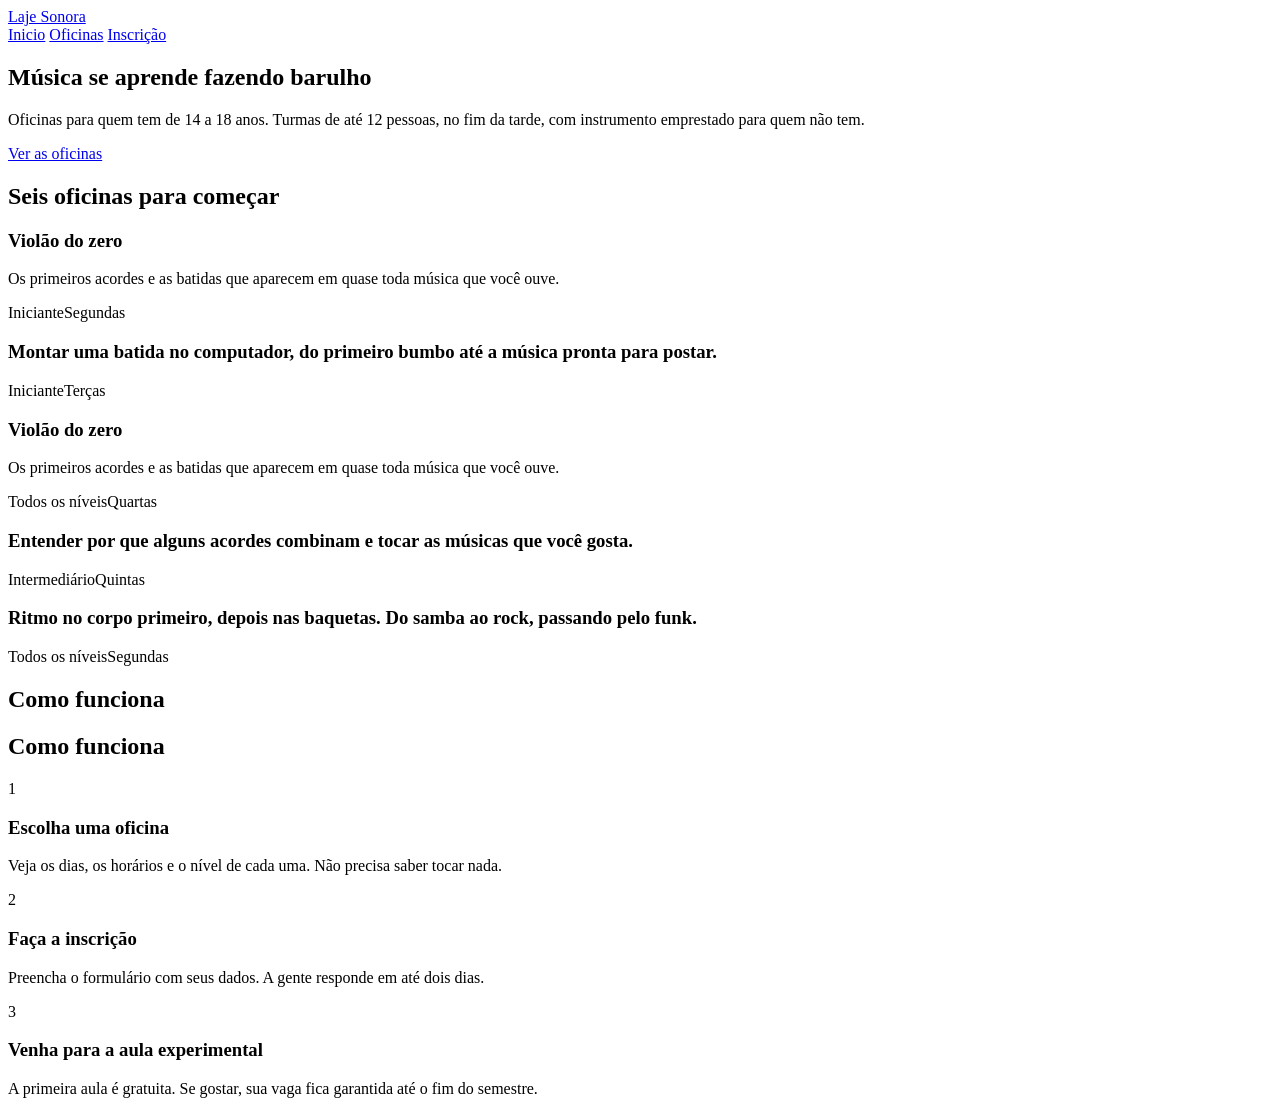
==== index.html @ e01ad25e "Initial commit" ====
<!DOCTYPE html>
<html lang="pt-BR">
<head>
    <meta charset="UTF-8">
    <meta name="viewport" content="width=device-width, initial-scale=1.0">
    <link rel="preconnect" href="https://fonts.googleapis.com">
<link rel="preconnect" href="https://fonts.gstatic.com" crossorigin>
<link href="https://fonts.googleapis.com/css2?family=Archivo:ital,wght@0,100..900;1,100..900&family=Big+Shoulders:opsz,wght@10..72,100..900&display=swap" rel="stylesheet">
<link rel="stylesheet" href="style.css">
    <title>Laje | Sonora</title>
</head>
<body>
   <header class="conteudo topo">
    <a href="index.html" class="logo">Laje Sonora</a>
    <nav class="menu">
    <a href="index.html" class="atual">Inicio</a>
    <a href="oficinas.html">Oficinas</a>
    <a href="inscricao.html">Inscrição</a>
    </nav>
   </header> 
   <main>
    <section class="cartazes" class="conteudo">
        <div class="cartaz-principal" class="cartaz">
            <h1>Música se aprende fazendo barulho</h1>
        </div>
        <div class="cartaz" class="cartaz-lateral">
            <p>Oficinas para quem tem de 14 a 18 anos. Turmas de até 12 pessoas, no fim da tarde, com instrumento emprestado para quem não tem.</p>
            <a class="botao" href="oficinas.html">Ver as oficinas</a>
        </div>
    </section>
    <section class="conteudo" class="secao">
        <h2 class="titulo-secao">Seis oficinas para começar</h2>
        <div class="cards">
            <article class="card">
                <div class="foto" class="foto-azul"></div>
                <div class="card-texto"><h3>Violão do zero</h3><p>Os primeiros acordes e as batidas que aparecem em quase toda música que você ouve.</p></div>
                <div class="card-info"><span>Iniciante</span><span>Segundas</span></div>
            </article>
            <article class="card">
                <div class="foto" class="foto-amarela"></div>
                <div class="card-texto"><h3>Montar uma batida no computador, do primeiro bumbo até a música pronta para postar.</p></div>
                <div class="card-info"><span>Iniciante</span><span>Terças</span></div>
            </article>
            <article class="card">
                <div class="foto" class="foto-tinta"></div>
                <div class="card-texto"><h3>Violão do zero</h3><p>Os primeiros acordes e as batidas que aparecem em quase toda música que você ouve.</p></div>
                <div class="card-info"><span>Todos os níveis</span><span>Quartas</span></div>
            </article>
            <article class="card">
                <div class="foto" class="foto-azul"></div>
                <div class="card-texto"><h3>Entender por que alguns acordes combinam e tocar as músicas que você gosta.</p></div>
                <div class="card-info"><span>Intermediário</span><span>Quintas</span></div>
            </article>
            <article class="card">
                <div class="foto" class="foto-azul"></div>
                <div class="card-texto"><h3>Ritmo no corpo primeiro, depois nas baquetas. Do samba ao rock, passando pelo funk.</p></div>
                <div class="card-info"><span>Todos os níveis</span><span>Segundas</span></div>
            </article>
            <section class="conteudo" class="secao"><h2>Como funciona</h2></section>
            <section class="conteudo" class="secao">
                <h2 class="titulo-secao">Como funciona</h2>
                <div class="passos">
                    <p class="passo-numero">1</p>
                    <h3>Escolha uma oficina</h3>
                    <p>Veja os dias, os horários e o nível de cada uma. Não precisa saber tocar nada.</p>
                    <p class="passo-numero">2</p>
                    <h3>Faça a inscrição</h3>
                    <p>Preencha o formulário com seus dados. A gente responde em até dois dias.</p>
                    <p class="passo-numero">3</p>
                    <h3>Venha para a aula experimental</h3>
                    <p>A primeira aula é gratuita. Se gostar, sua vaga fica garantida até o fim do semestre.</p>
                </div>
            </section>
        </div>
    </section>
   </main>
</body>
</html>
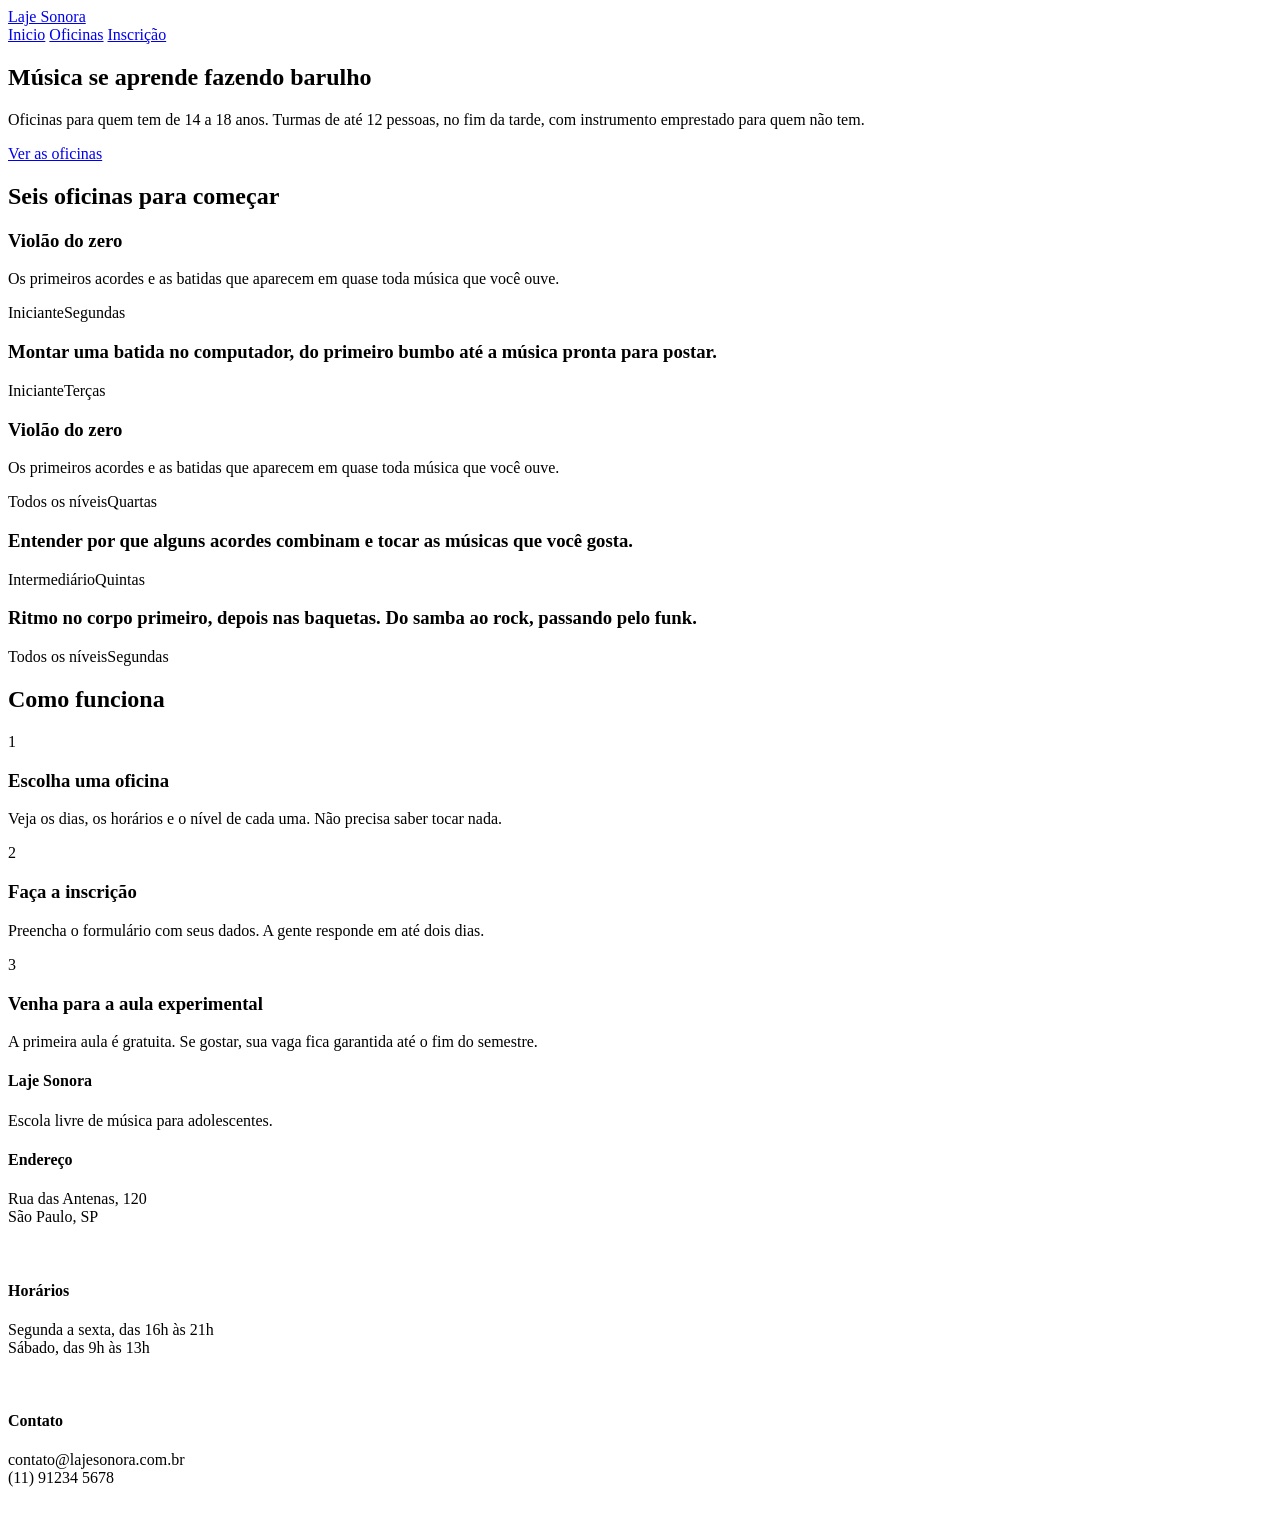
==== commit 9894c237: "Update index.html" ====
--- a/index.html
+++ b/index.html
@@ -56,9 +56,8 @@
                 <div class="card-texto"><h3>Ritmo no corpo primeiro, depois nas baquetas. Do samba ao rock, passando pelo funk.</p></div>
                 <div class="card-info"><span>Todos os níveis</span><span>Segundas</span></div>
             </article>
-            <section class="conteudo" class="secao"><h2>Como funciona</h2></section>
+            <section class="conteudo" class="secao"><h2 class="titulo-secao">Como funciona</h2></section>
             <section class="conteudo" class="secao">
-                <h2 class="titulo-secao">Como funciona</h2>
                 <div class="passos">
                     <p class="passo-numero">1</p>
                     <h3>Escolha uma oficina</h3>
@@ -74,5 +73,36 @@
         </div>
     </section>
    </main>
+   <footer class="rodape">
+    <div class="conteudo" class="rodape-coluna"><h4>Laje Sonora
+
+    </h4>
+    <p>Escola livre de música para adolescentes.</p>
+    </div>
+   </footer>
+   <footer class="rodape">
+    <div class="conteudo" class="rodape-coluna"><h4>Endereço
+
+    </h4>
+    <p>Rua das Antenas, 120 <br>São Paulo, SP</p>
+    <br>
+    </div>
+   </footer>
+   <footer class="rodape">
+    <div class="conteudo" class="rodape-coluna"><h4>Horários
+
+    </h4>
+    <p>Segunda a sexta, das 16h às 21h <br>Sábado, das 9h às 13h</p>
+    <br>
+    </div>
+   </footer>
+   <footer class="rodape">
+    <div class="conteudo" class="rodape-coluna"><h4>Contato
+
+    </h4>
+    <p>contato@lajesonora.com.br<br>(11) 91234 5678</p>
+    <br>
+    </div>
+   </footer>
 </body>
 </html>
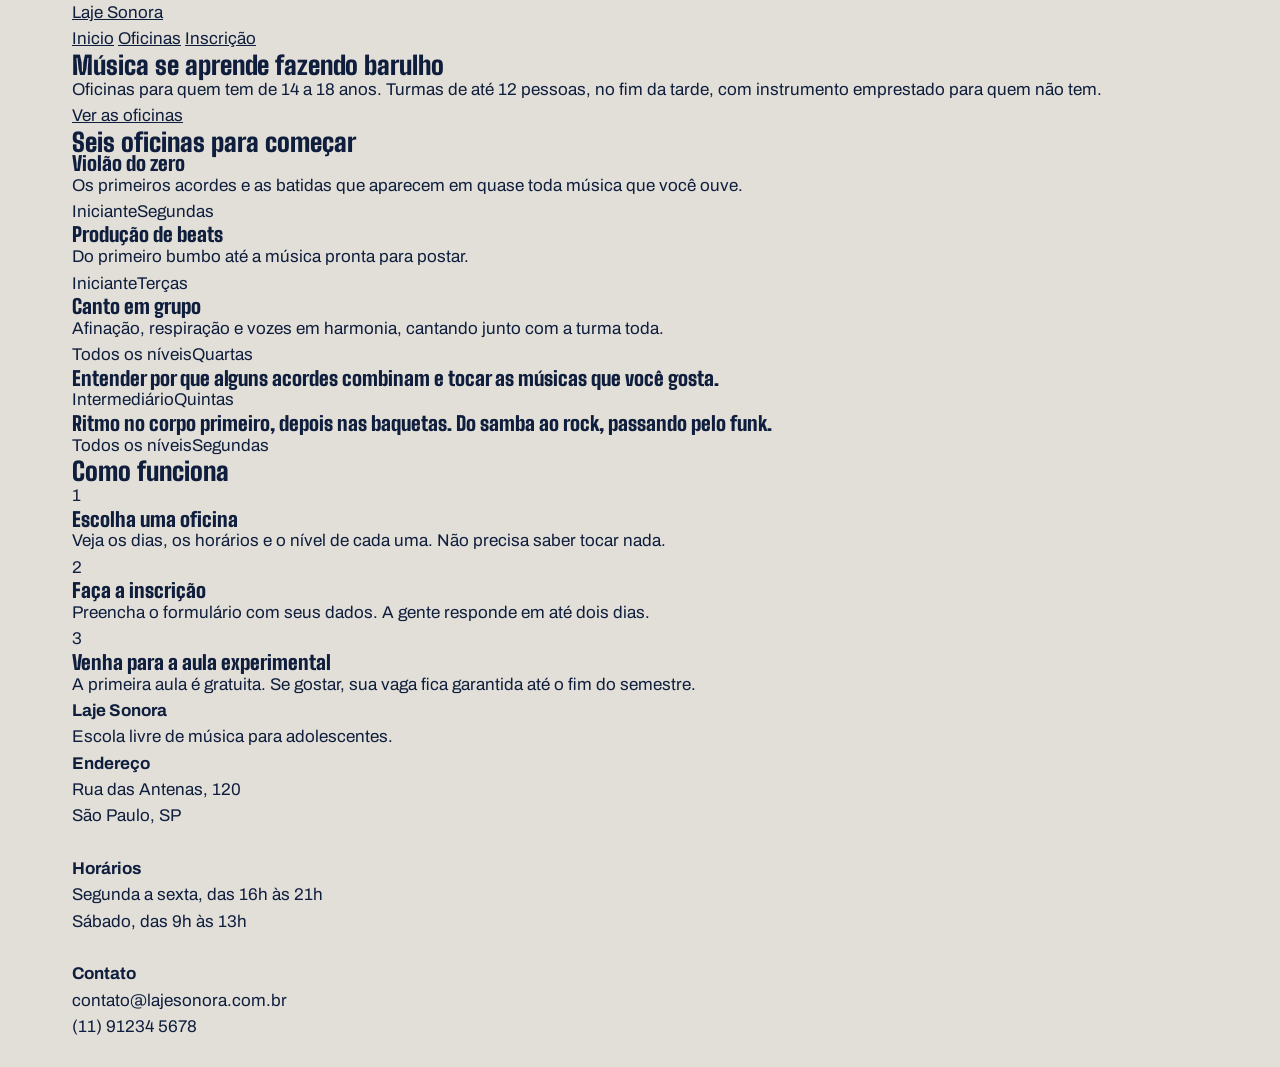
==== commit 3ee36db7: "CSS geral: reset, variáveis e fontes" ====
--- a/index.html
+++ b/index.html
@@ -19,7 +19,7 @@
     </nav>
    </header> 
    <main>
-    <section class="cartazes" class="conteudo">
+    <section class="cartazes conteudo">
         <div class="cartaz-principal" class="cartaz">
             <h1>Música se aprende fazendo barulho</h1>
         </div>
@@ -38,12 +38,13 @@
             </article>
             <article class="card">
                 <div class="foto" class="foto-amarela"></div>
-                <div class="card-texto"><h3>Montar uma batida no computador, do primeiro bumbo até a música pronta para postar.</p></div>
+                <div class="card-texto"><h3>Produção de beats</h3>
+                    <p>Do primeiro bumbo até a música pronta para postar.</p></div>
                 <div class="card-info"><span>Iniciante</span><span>Terças</span></div>
             </article>
             <article class="card">
                 <div class="foto" class="foto-tinta"></div>
-                <div class="card-texto"><h3>Violão do zero</h3><p>Os primeiros acordes e as batidas que aparecem em quase toda música que você ouve.</p></div>
+                <div class="card-texto"><h3>Canto em grupo</h3><p>Afinação, respiração e vozes em harmonia, cantando junto com a turma toda.</p></div>
                 <div class="card-info"><span>Todos os níveis</span><span>Quartas</span></div>
             </article>
             <article class="card">
@@ -56,8 +57,7 @@
                 <div class="card-texto"><h3>Ritmo no corpo primeiro, depois nas baquetas. Do samba ao rock, passando pelo funk.</p></div>
                 <div class="card-info"><span>Todos os níveis</span><span>Segundas</span></div>
             </article>
-            <section class="conteudo" class="secao"><h2 class="titulo-secao">Como funciona</h2></section>
-            <section class="conteudo" class="secao">
+            <section class="conteudo-secao" class="secao"><h2 class="titulo-secao">Como funciona</h2></section>
                 <div class="passos">
                     <p class="passo-numero">1</p>
                     <h3>Escolha uma oficina</h3>
--- a/style.css
+++ b/style.css
@@ -0,0 +1,35 @@
+* {
+    margin: 0;
+    padding: 0;
+    box-sizing: border-box;
+}
+:root {
+    --concreto: #E2DFD8;
+    --concreto-escuro: #CBC7BE;
+    --tinta: #0F1E3D;
+    --caixa-dagua: #1F5FBF;
+    --fita: #F3C623;
+    --branco: #FFFFFF;
+    --fonte-cartaz: "Big Shoulders", "Arial Narrow", sans-serif;
+    --fonte-texto:  "Archivo", Arial, sans-serif;
+}
+body {
+    background-color: var(--concreto);
+    color: var(--tinta);
+    font-family: var(--fonte-texto);
+    font-size: 17px;
+    line-height: 1.55;
+}
+.conteudo {
+    max-width: 1200px;
+    padding-inline: 32px;
+    margin-inline: auto;
+}
+a {
+    color: inherit
+}
+h1,h2,h3 {
+    font-family: var(--fonte-cartaz);
+    font-weight: 900;
+    line-height: 0.95;
+}
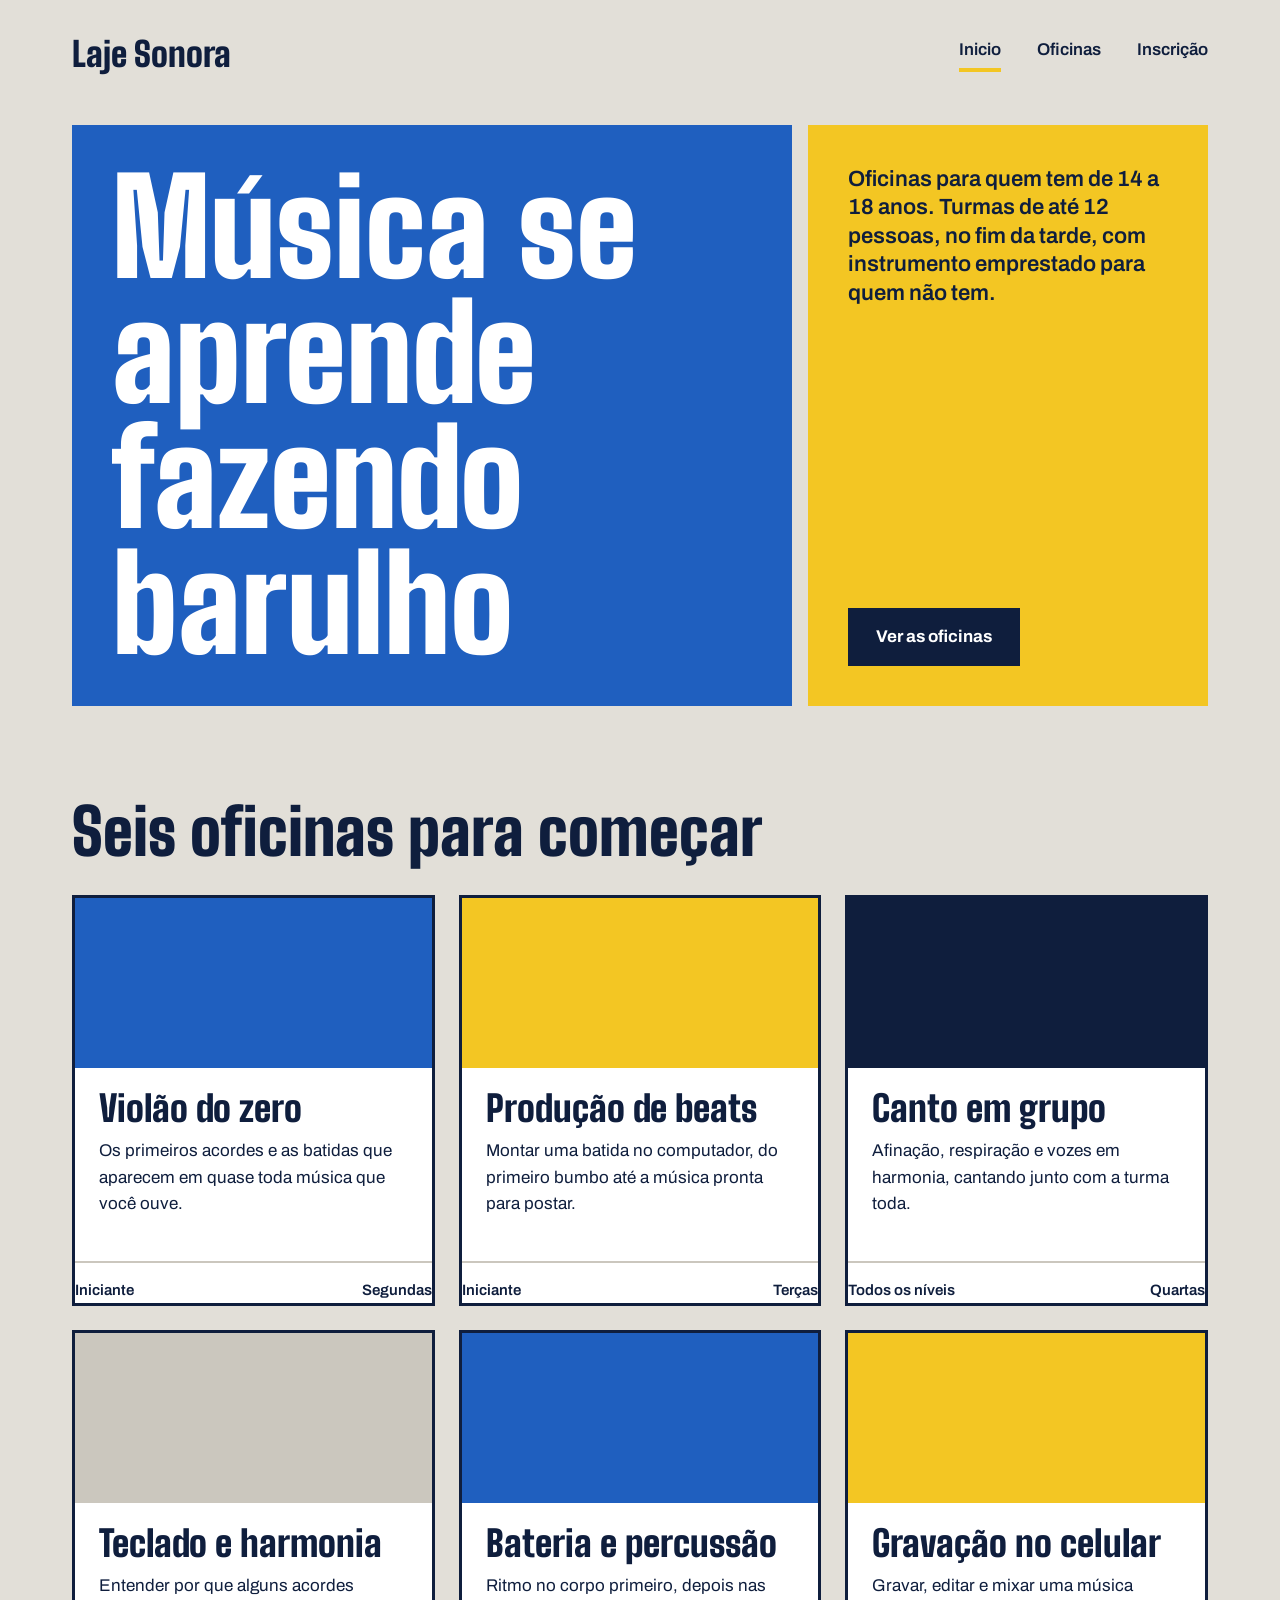
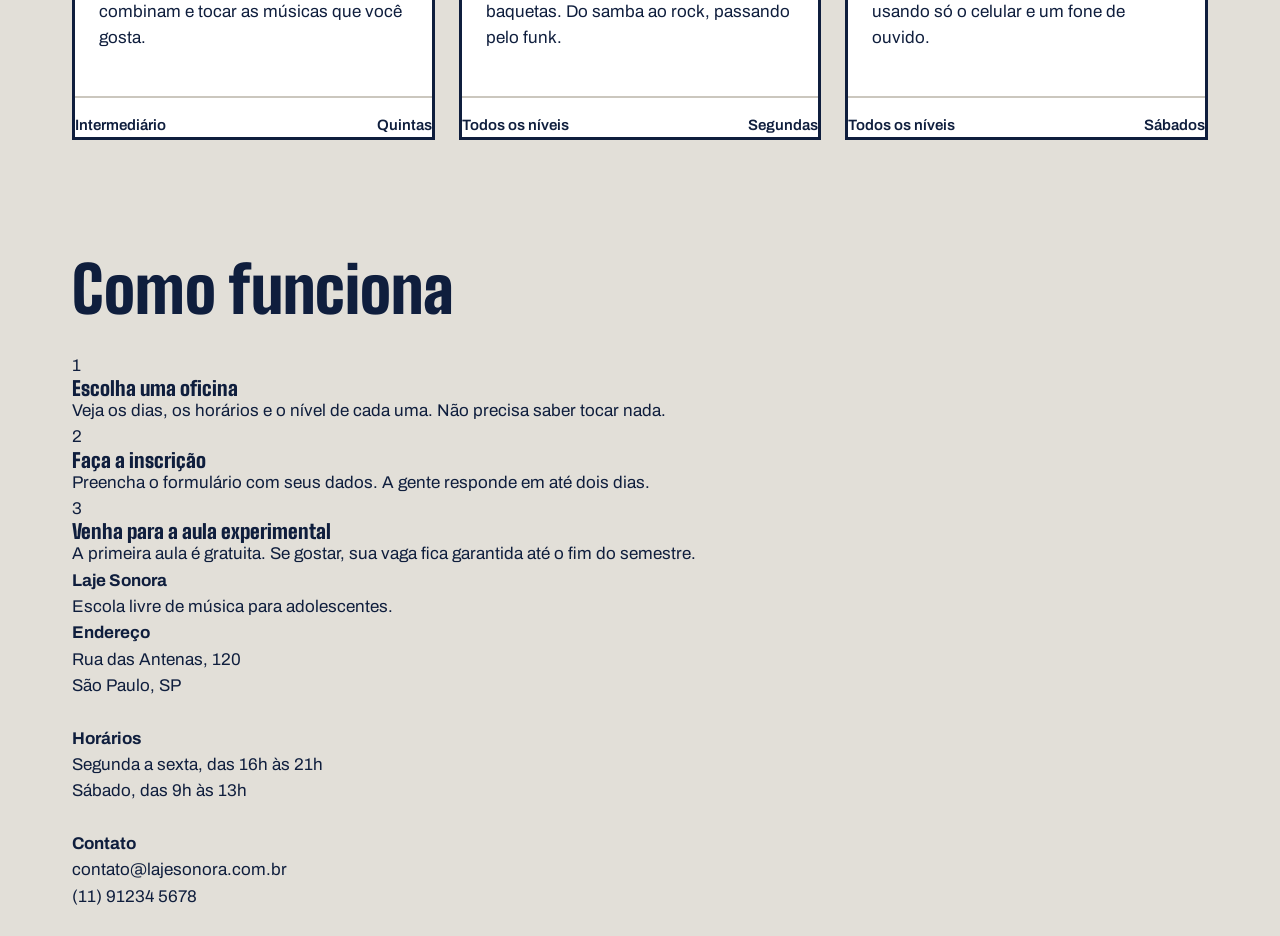
==== commit 7c7fc866: "Cards das oficinas" ====
--- a/index.html
+++ b/index.html
@@ -20,44 +20,49 @@
    </header> 
    <main>
     <section class="cartazes conteudo">
-        <div class="cartaz-principal" class="cartaz">
+        <div class="cartaz-principal cartaz">
             <h1>Música se aprende fazendo barulho</h1>
         </div>
-        <div class="cartaz" class="cartaz-lateral">
+        <div class="cartaz cartaz-lateral">
             <p>Oficinas para quem tem de 14 a 18 anos. Turmas de até 12 pessoas, no fim da tarde, com instrumento emprestado para quem não tem.</p>
             <a class="botao" href="oficinas.html">Ver as oficinas</a>
         </div>
     </section>
-    <section class="conteudo" class="secao">
+    <section class="conteudo secao">
         <h2 class="titulo-secao">Seis oficinas para começar</h2>
         <div class="cards">
             <article class="card">
-                <div class="foto" class="foto-azul"></div>
+                <div class="foto foto-azul"></div>
                 <div class="card-texto"><h3>Violão do zero</h3><p>Os primeiros acordes e as batidas que aparecem em quase toda música que você ouve.</p></div>
                 <div class="card-info"><span>Iniciante</span><span>Segundas</span></div>
             </article>
             <article class="card">
-                <div class="foto" class="foto-amarela"></div>
-                <div class="card-texto"><h3>Produção de beats</h3>
-                    <p>Do primeiro bumbo até a música pronta para postar.</p></div>
+                <div class="foto foto-amarela"></div>
+                <div class="card-texto"><h3>Produção de beats</h3><p>Montar uma batida no computador, do primeiro bumbo até a música pronta para postar.</p></div>
                 <div class="card-info"><span>Iniciante</span><span>Terças</span></div>
             </article>
             <article class="card">
-                <div class="foto" class="foto-tinta"></div>
+                <div class="foto foto-tinta"></div>
                 <div class="card-texto"><h3>Canto em grupo</h3><p>Afinação, respiração e vozes em harmonia, cantando junto com a turma toda.</p></div>
                 <div class="card-info"><span>Todos os níveis</span><span>Quartas</span></div>
             </article>
             <article class="card">
                 <div class="foto" class="foto-azul"></div>
-                <div class="card-texto"><h3>Entender por que alguns acordes combinam e tocar as músicas que você gosta.</p></div>
+                <div class="card-texto"><h3>Teclado e harmonia</h3><p>Entender por que alguns acordes combinam e tocar as músicas que você gosta.</p></div>
                 <div class="card-info"><span>Intermediário</span><span>Quintas</span></div>
             </article>
             <article class="card">
-                <div class="foto" class="foto-azul"></div>
-                <div class="card-texto"><h3>Ritmo no corpo primeiro, depois nas baquetas. Do samba ao rock, passando pelo funk.</p></div>
+                <div class="foto foto-azul"></div>
+                <div class="card-texto"><h3>Bateria e percussão</h3>Ritmo no corpo primeiro, depois nas baquetas. Do samba ao rock, passando pelo funk.</p></div>
                 <div class="card-info"><span>Todos os níveis</span><span>Segundas</span></div>
             </article>
-            <section class="conteudo-secao" class="secao"><h2 class="titulo-secao">Como funciona</h2></section>
+            <article class="card">
+                <div class="foto foto-amarela"></div>
+                <div class="card-texto"><h3>Gravação no celular</h3><p>Gravar, editar e mixar uma música usando só o celular e um fone de ouvido.</p></div>
+                <div class="card-info"><span>Todos os níveis</span><span>Sábados</span></div>
+            </article>
+            <section class="conteudo-secao secao">
+                <h2 class="titulo-secao">Como funciona</h2>
                 <div class="passos">
                     <p class="passo-numero">1</p>
                     <h3>Escolha uma oficina</h3>
@@ -74,14 +79,14 @@
     </section>
    </main>
    <footer class="rodape">
-    <div class="conteudo" class="rodape-coluna"><h4>Laje Sonora
+    <div class="conteudo rodape-coluna"><h4>Laje Sonora
 
     </h4>
     <p>Escola livre de música para adolescentes.</p>
     </div>
    </footer>
    <footer class="rodape">
-    <div class="conteudo" class="rodape-coluna"><h4>Endereço
+    <div class="conteudo rodape-coluna"><h4>Endereço
 
     </h4>
     <p>Rua das Antenas, 120 <br>São Paulo, SP</p>
@@ -89,7 +94,7 @@
     </div>
    </footer>
    <footer class="rodape">
-    <div class="conteudo" class="rodape-coluna"><h4>Horários
+    <div class="conteudo rodape-coluna"><h4>Horários
 
     </h4>
     <p>Segunda a sexta, das 16h às 21h <br>Sábado, das 9h às 13h</p>
@@ -97,7 +102,7 @@
     </div>
    </footer>
    <footer class="rodape">
-    <div class="conteudo" class="rodape-coluna"><h4>Contato
+    <div class="conteudo rodape-coluna"><h4>Contato
 
     </h4>
     <p>contato@lajesonora.com.br<br>(11) 91234 5678</p>
--- a/style.css
+++ b/style.css
@@ -3,6 +3,7 @@
     padding: 0;
     box-sizing: border-box;
 }
+
 :root {
     --concreto: #E2DFD8;
     --concreto-escuro: #CBC7BE;
@@ -10,9 +11,11 @@
     --caixa-dagua: #1F5FBF;
     --fita: #F3C623;
     --branco: #FFFFFF;
+
     --fonte-cartaz: "Big Shoulders", "Arial Narrow", sans-serif;
-    --fonte-texto:  "Archivo", Arial, sans-serif;
+    --fonte-texto: "Archivo", Arial, sans-serif;
 }
+
 body {
     background-color: var(--concreto);
     color: var(--tinta);
@@ -20,16 +23,165 @@
     font-size: 17px;
     line-height: 1.55;
 }
-.conteudo {
-    max-width: 1200px;
-    padding-inline: 32px;
-    margin-inline: auto;
+
+a {
+    color: inherit;
 }
-a {
-    color: inherit
-}
-h1,h2,h3 {
+
+h1, h2, h3 {
     font-family: var(--fonte-cartaz);
     font-weight: 900;
     line-height: 0.95;
 }
+
+.conteudo {
+    max-width: 1200px;
+    margin-inline: auto;
+    padding-inline: 32px;
+}
+
+.topo {
+    padding-block: 28px;
+    display: flex;
+    justify-content: space-between;
+    align-items: center;
+}
+
+.logo {
+    font-family: var(--fonte-cartaz);
+    font-size: 34px;
+    font-weight: 900;
+    text-decoration: none;
+}
+
+.menu {
+    display: flex;
+    gap: 36px;
+}
+
+.menu a {
+    font-weight: 600;
+    text-decoration: none;
+    padding-bottom: 4px;
+    border-bottom: 4px solid transparent;
+}
+
+.menu a:hover {
+    border-bottom-color: var(--tinta);
+}
+
+.menu a.atual {
+    border-bottom-color: var(--fita);
+}
+
+.cartazes {
+    margin-top: 16px;
+    display: flex;
+    gap: 16px;
+}
+
+.cartaz {
+    padding: 40px;
+}
+
+.cartaz-principal {
+    background-color: var(--caixa-dagua);
+    color: white;
+    flex: 2;
+}
+
+.cartaz-principal h1 {
+    font-size: 132px;
+    max-width: 9ch;
+}
+
+.cartaz-lateral {
+    background-color: var(--fita);
+    flex: 1;
+    display: flex;
+    flex-direction: column;
+    justify-content: space-between;
+    gap: 32px;
+    align-items: flex-start;
+}
+
+.cartaz-lateral p {
+    font-size: 22px;
+    font-weight: 600;
+    line-height: 1.3;
+}
+
+.botao {
+    background-color: var(--tinta);
+    color: white;
+    font-weight: 700;
+    text-decoration: none;
+    padding: 16px 28px;
+    border: none;
+    font-family: var(--fonte-texto);
+    font-size: 17px;
+    cursor: pointer;
+}
+
+.botao:hover {
+    background-color: var(--caixa-dagua);
+}
+.secao {
+    margin-top: 96px;
+}
+
+.titulo-secao {
+    font-size: 64px;
+    margin-bottom: 32px;
+}
+
+.cards {
+    display: flex;
+    flex-wrap: wrap;
+    gap: 24px;
+}
+
+.card {
+    background-color: white;
+    border: 3px solid var(--tinta);
+    flex: 1 1 340px;
+}
+
+.card .foto {
+    height: 170px;
+}
+
+.foto {
+    background-color: var(--concreto-escuro);
+}
+
+.foto-azul {
+    background-color: var(--caixa-dagua);
+}
+
+.foto-amarela {
+    background-color: var(--fita);
+}
+
+.foto-tinta {
+    background-color: var(--tinta);
+}
+
+.card-texto {
+    padding: 24px;
+}
+
+.card h3 {
+    font-size: 36px;
+    margin-bottom: 12px;
+}
+
+.card-info {
+    margin-top: 20px;
+    padding-top: 16px;
+    border-top: 2px solid var(--concreto-escuro);
+    font-weight: 600;
+    font-size: 15px;
+    display: flex;
+    justify-content: space-between;
+}
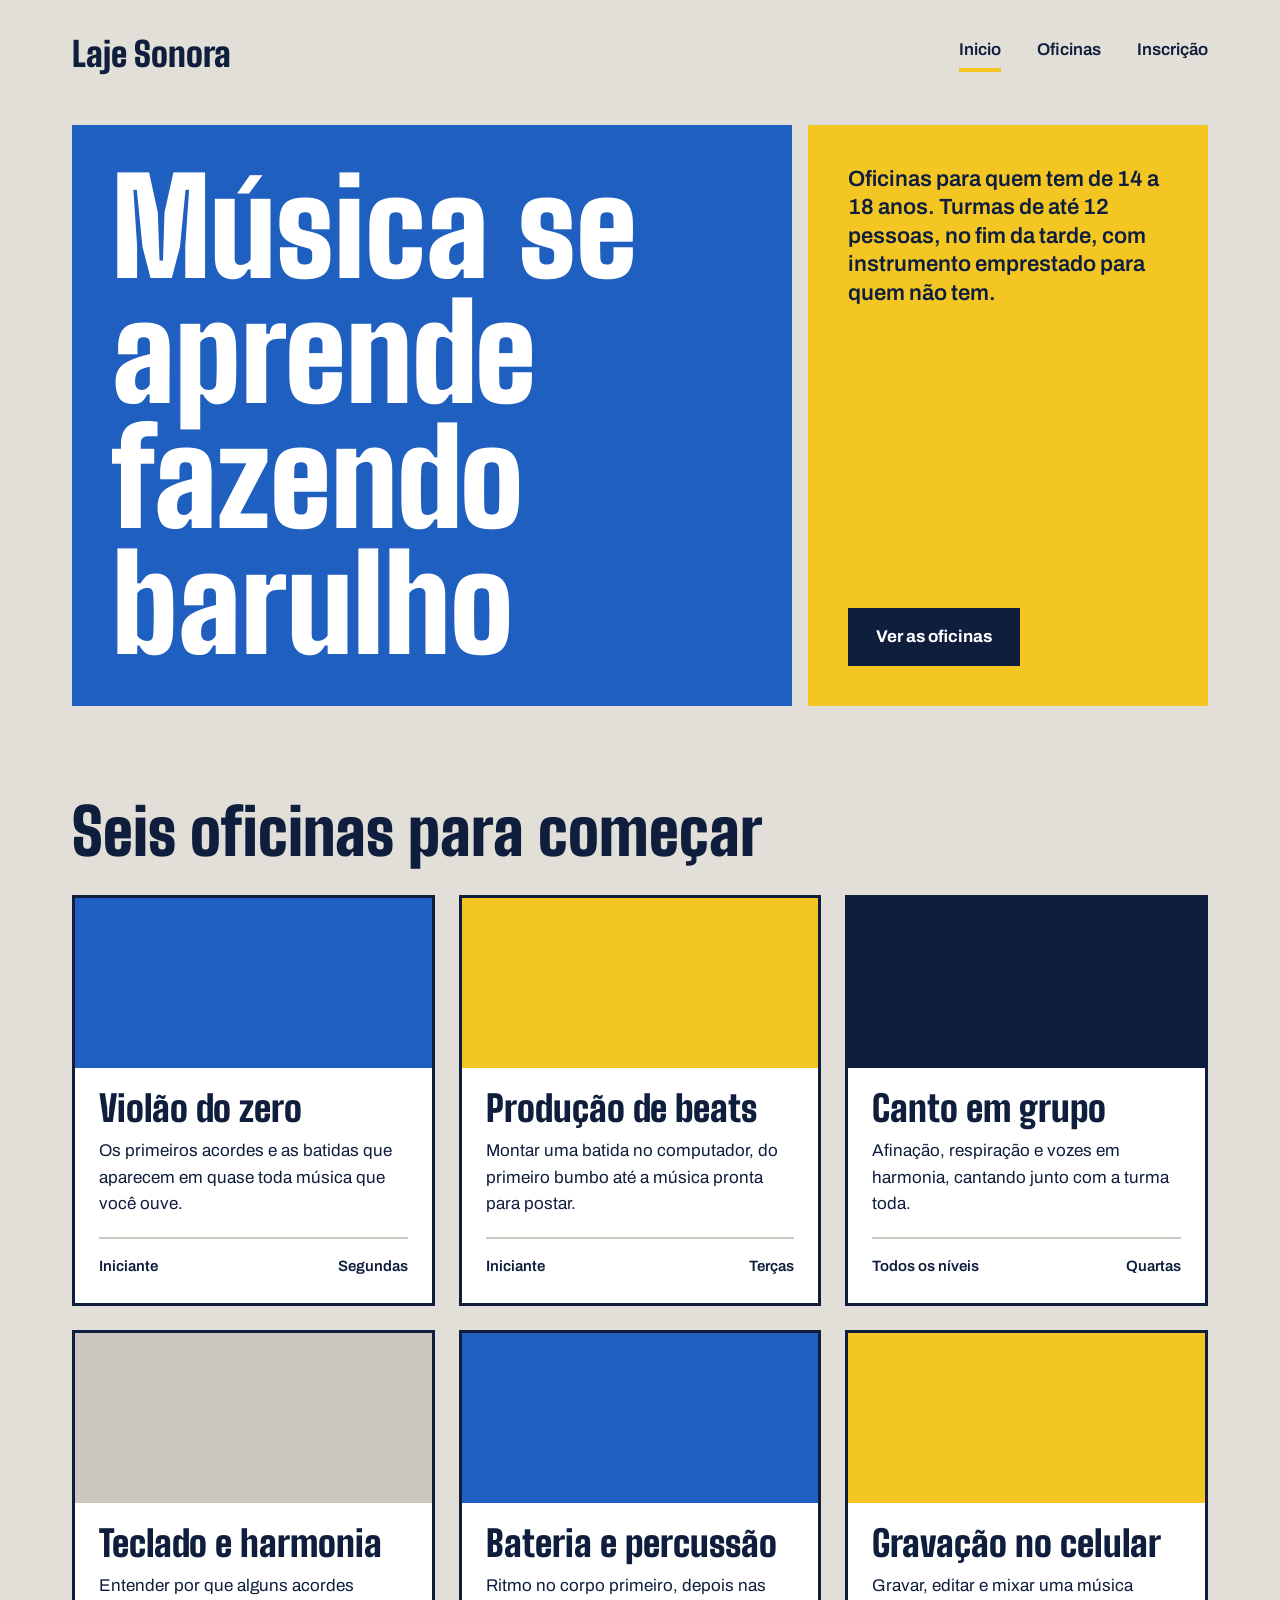
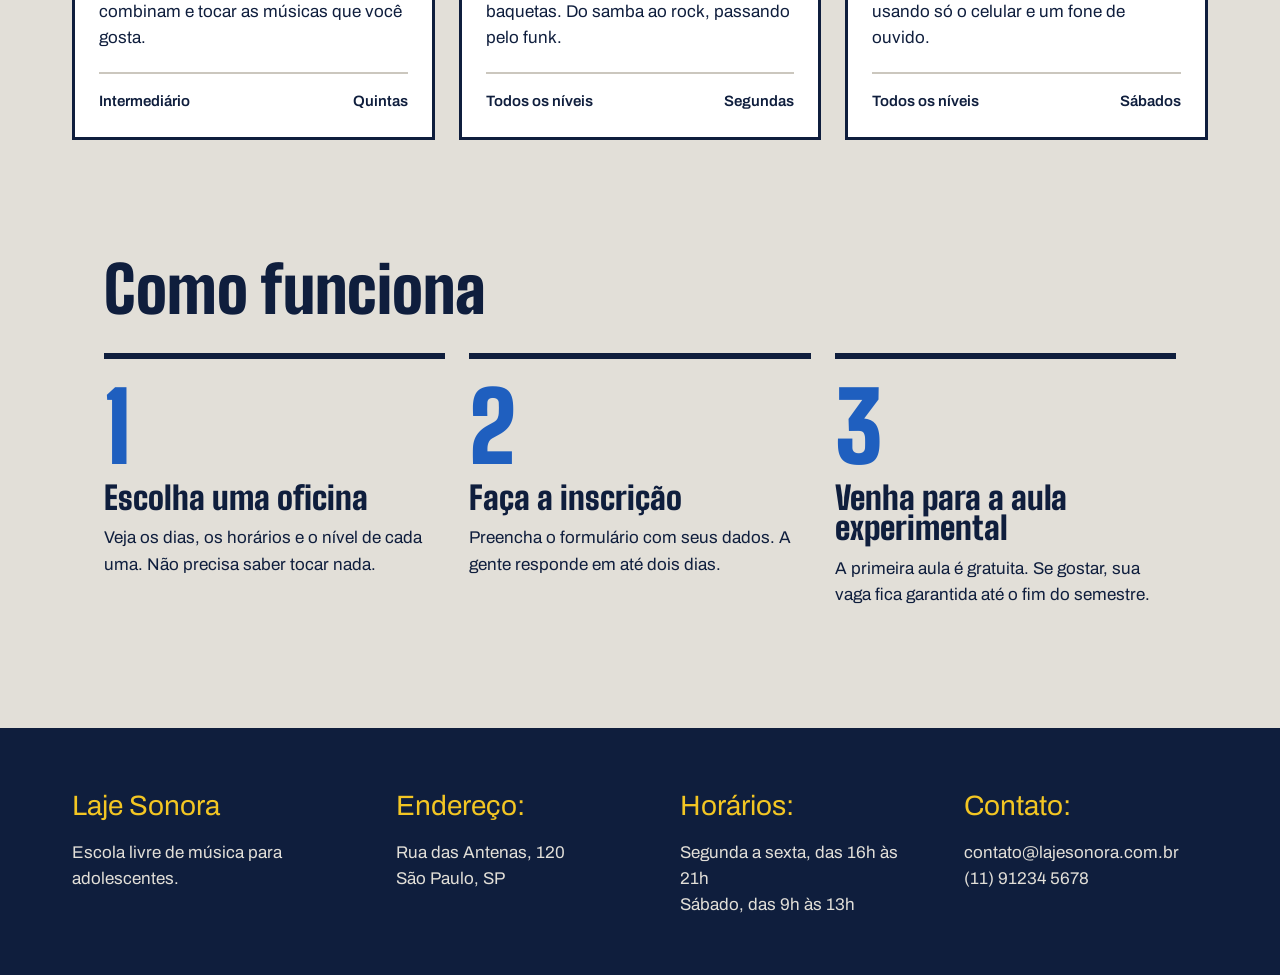
==== commit 93bc0d86: "Página inicial pronta" ====
--- a/index.html
+++ b/index.html
@@ -1,113 +1,135 @@
 <!DOCTYPE html>
 <html lang="pt-BR">
+
 <head>
     <meta charset="UTF-8">
     <meta name="viewport" content="width=device-width, initial-scale=1.0">
     <link rel="preconnect" href="https://fonts.googleapis.com">
-<link rel="preconnect" href="https://fonts.gstatic.com" crossorigin>
-<link href="https://fonts.googleapis.com/css2?family=Archivo:ital,wght@0,100..900;1,100..900&family=Big+Shoulders:opsz,wght@10..72,100..900&display=swap" rel="stylesheet">
-<link rel="stylesheet" href="style.css">
+    <link rel="preconnect" href="https://fonts.gstatic.com" crossorigin>
+    <link
+        href="https://fonts.googleapis.com/css2?family=Archivo:ital,wght@0,100..900;1,100..900&family=Big+Shoulders:opsz,wght@10..72,100..900&display=swap"
+        rel="stylesheet">
+    <link rel="stylesheet" href="style.css">
     <title>Laje | Sonora</title>
 </head>
+
 <body>
-   <header class="conteudo topo">
-    <a href="index.html" class="logo">Laje Sonora</a>
-    <nav class="menu">
-    <a href="index.html" class="atual">Inicio</a>
-    <a href="oficinas.html">Oficinas</a>
-    <a href="inscricao.html">Inscrição</a>
-    </nav>
-   </header> 
-   <main>
-    <section class="cartazes conteudo">
-        <div class="cartaz-principal cartaz">
-            <h1>Música se aprende fazendo barulho</h1>
-        </div>
-        <div class="cartaz cartaz-lateral">
-            <p>Oficinas para quem tem de 14 a 18 anos. Turmas de até 12 pessoas, no fim da tarde, com instrumento emprestado para quem não tem.</p>
-            <a class="botao" href="oficinas.html">Ver as oficinas</a>
-        </div>
-    </section>
-    <section class="conteudo secao">
-        <h2 class="titulo-secao">Seis oficinas para começar</h2>
-        <div class="cards">
-            <article class="card">
-                <div class="foto foto-azul"></div>
-                <div class="card-texto"><h3>Violão do zero</h3><p>Os primeiros acordes e as batidas que aparecem em quase toda música que você ouve.</p></div>
-                <div class="card-info"><span>Iniciante</span><span>Segundas</span></div>
-            </article>
-            <article class="card">
-                <div class="foto foto-amarela"></div>
-                <div class="card-texto"><h3>Produção de beats</h3><p>Montar uma batida no computador, do primeiro bumbo até a música pronta para postar.</p></div>
-                <div class="card-info"><span>Iniciante</span><span>Terças</span></div>
-            </article>
-            <article class="card">
-                <div class="foto foto-tinta"></div>
-                <div class="card-texto"><h3>Canto em grupo</h3><p>Afinação, respiração e vozes em harmonia, cantando junto com a turma toda.</p></div>
-                <div class="card-info"><span>Todos os níveis</span><span>Quartas</span></div>
-            </article>
-            <article class="card">
-                <div class="foto" class="foto-azul"></div>
-                <div class="card-texto"><h3>Teclado e harmonia</h3><p>Entender por que alguns acordes combinam e tocar as músicas que você gosta.</p></div>
-                <div class="card-info"><span>Intermediário</span><span>Quintas</span></div>
-            </article>
-            <article class="card">
-                <div class="foto foto-azul"></div>
-                <div class="card-texto"><h3>Bateria e percussão</h3>Ritmo no corpo primeiro, depois nas baquetas. Do samba ao rock, passando pelo funk.</p></div>
-                <div class="card-info"><span>Todos os níveis</span><span>Segundas</span></div>
-            </article>
-            <article class="card">
-                <div class="foto foto-amarela"></div>
-                <div class="card-texto"><h3>Gravação no celular</h3><p>Gravar, editar e mixar uma música usando só o celular e um fone de ouvido.</p></div>
-                <div class="card-info"><span>Todos os níveis</span><span>Sábados</span></div>
-            </article>
-            <section class="conteudo-secao secao">
-                <h2 class="titulo-secao">Como funciona</h2>
-                <div class="passos">
-                    <p class="passo-numero">1</p>
-                    <h3>Escolha uma oficina</h3>
-                    <p>Veja os dias, os horários e o nível de cada uma. Não precisa saber tocar nada.</p>
-                    <p class="passo-numero">2</p>
-                    <h3>Faça a inscrição</h3>
-                    <p>Preencha o formulário com seus dados. A gente responde em até dois dias.</p>
-                    <p class="passo-numero">3</p>
-                    <h3>Venha para a aula experimental</h3>
-                    <p>A primeira aula é gratuita. Se gostar, sua vaga fica garantida até o fim do semestre.</p>
+    <header class="conteudo topo">
+        <a href="index.html" class="logo">Laje Sonora</a>
+        <nav class="menu">
+            <a href="index.html" class="atual">Inicio</a>
+            <a href="oficinas.html">Oficinas</a>
+            <a href="inscricao.html">Inscrição</a>
+        </nav>
+    </header>
+    <main>
+        <section class="cartazes conteudo">
+            <div class="cartaz-principal cartaz">
+                <h1>Música se aprende fazendo barulho</h1>
+            </div>
+            <div class="cartaz cartaz-lateral">
+                <p>Oficinas para quem tem de 14 a 18 anos. Turmas de até 12 pessoas, no fim da tarde, com instrumento
+                    emprestado para quem não tem.</p>
+                <a class="botao" href="oficinas.html">Ver as oficinas</a>
+            </div>
+        </section>
+        <section class="conteudo secao">
+            <h2 class="titulo-secao">Seis oficinas para começar</h2>
+            <div class="cards">
+                <article class="card">
+                    <div class="foto foto-azul"></div>
+                    <div class="card-texto">
+                        <h3>Violão do zero</h3>
+                        <p>Os primeiros acordes e as batidas que aparecem em quase toda música que você ouve.</p>
+                        <div class="card-info"><span>Iniciante</span><span>Segundas</span></div>
+                    </div>
+                </article>
+                <article class="card">
+                    <div class="foto foto-amarela"></div>
+                    <div class="card-texto">
+                        <h3>Produção de beats</h3>
+                        <p>Montar uma batida no computador, do primeiro bumbo até a música pronta para postar.</p>
+                        <div class="card-info"><span>Iniciante</span><span>Terças</span></div>
+                    </div>
+                </article>
+                <article class="card">
+                    <div class="foto foto-tinta"></div>
+                    <div class="card-texto">
+                        <h3>Canto em grupo</h3>
+                        <p>Afinação, respiração e vozes em harmonia, cantando junto com a turma toda.</p>
+                        <div class="card-info"><span>Todos os níveis</span><span>Quartas</span></div>
+                    </div>
+                </article>
+                <article class="card">
+                    <div class="foto" class="foto-azul"></div>
+                    <div class="card-texto">
+                        <h3>Teclado e harmonia</h3>
+                        <p>Entender por que alguns acordes combinam e tocar as músicas que você gosta.</p>
+                        <div class="card-info"><span>Intermediário</span><span>Quintas</span></div>
+                    </div>
+                </article>
+                <article class="card">
+                    <div class="foto foto-azul"></div>
+                    <div class="card-texto">
+                        <h3>Bateria e percussão</h3>Ritmo no corpo primeiro, depois nas baquetas. Do samba ao rock,
+                        passando pelo funk.</p>
+                        <div class="card-info"><span>Todos os níveis</span><span>Segundas</span></div>
+                    </div>
+                </article>
+                <article class="card">
+                    <div class="foto foto-amarela"></div>
+                    <div class="card-texto">
+                        <h3>Gravação no celular</h3>
+                        <p>Gravar, editar e mixar uma música usando só o celular e um fone de ouvido.</p>
+                        <div class="card-info"><span>Todos os níveis</span><span>Sábados</span></div>
+                    </div>
+                </article>
+                <section class="conteudo secao">
+                    <h2 class="titulo-secao">Como funciona</h2>
+                
+                    <div class="passos">
+                
+                        <div class="passo">
+                            <p class="passo-numero">1</p>
+                            <h3>Escolha uma oficina</h3>
+                            <p>Veja os dias, os horários e o nível de cada uma. Não precisa saber tocar nada.</p>
+                        </div>
+                
+                        <div class="passo">
+                            <p class="passo-numero">2</p>
+                            <h3>Faça a inscrição</h3>
+                            <p>Preencha o formulário com seus dados. A gente responde em até dois dias.</p>
+                        </div>
+                
+                        <div class="passo">
+                            <p class="passo-numero">3</p>
+                            <h3>Venha para a aula experimental</h3>
+                            <p>A primeira aula é gratuita. Se gostar, sua vaga fica garantida até o fim do semestre.</p>
+                        </div>
+                
+                    </div>
+                </section>
+            </main>
+            <footer class="rodape">
+                <div class="conteudo rodape-colunas">
+                    <div class="rodape-coluna">
+                        <h4>Laje Sonora</h4>
+                        <p>Escola livre de música para adolescentes.</p>
+                    </div>
+                    <br>
+                    <div class="rodape-coluna">
+                        <h4>Endereço:</h4>
+                        <p>Rua das Antenas, 120 <br> São Paulo, SP</p>
+                    </div>            
+                    <div class="rodape-coluna">
+                        <h4>Horários:</h4>
+                        <p>Segunda a sexta, das 16h às 21h <br> Sábado, das 9h às 13h</p>
+                    </div>            
+                    <div class="rodape-coluna">
+                        <h4>Contato:</h4>
+                        <p>contato@lajesonora.com.br <br> (11) 91234 5678</p>
+                    </div>            
                 </div>
-            </section>
-        </div>
-    </section>
-   </main>
-   <footer class="rodape">
-    <div class="conteudo rodape-coluna"><h4>Laje Sonora
-
-    </h4>
-    <p>Escola livre de música para adolescentes.</p>
-    </div>
-   </footer>
-   <footer class="rodape">
-    <div class="conteudo rodape-coluna"><h4>Endereço
-
-    </h4>
-    <p>Rua das Antenas, 120 <br>São Paulo, SP</p>
-    <br>
-    </div>
-   </footer>
-   <footer class="rodape">
-    <div class="conteudo rodape-coluna"><h4>Horários
-
-    </h4>
-    <p>Segunda a sexta, das 16h às 21h <br>Sábado, das 9h às 13h</p>
-    <br>
-    </div>
-   </footer>
-   <footer class="rodape">
-    <div class="conteudo rodape-coluna"><h4>Contato
-
-    </h4>
-    <p>contato@lajesonora.com.br<br>(11) 91234 5678</p>
-    <br>
-    </div>
-   </footer>
-</body>
-</html>+            </footer>
+        </body>
+        </html>
--- a/style.css
+++ b/style.css
@@ -184,4 +184,50 @@
     font-size: 15px;
     display: flex;
     justify-content: space-between;
+}
+
+.passos {
+    display: flex;
+    gap: 24px;
+  }
+  
+  .passo {
+    flex: 1;
+    padding-top: 20px;
+    border-top: 6px solid var(--tinta);
+  }
+  
+  .passo-numero {
+    font-family: var(--fonte-cartaz);
+    font-size: 96px;
+    font-weight: 900;
+    line-height: 1;
+    color: var(--caixa-dagua)
+  }
+  
+  .passo h3 {
+    font-size: 32px;
+    margin-block: 8px 12px;
+  }
+  .rodape {
+    margin-top: 120px;
+    background: var(--tinta);
+    color: var(--concreto);
+    padding-block: 56px;
+}
+
+.rodape-colunas {
+    display: flex;
+    gap: 40px;
+}
+
+.rodape-coluna {
+    flex: 1;
+}
+
+.rodape h4 {
+    font: var(--fonte-cartaz);
+    font-size: 28px;
+    color: var(--fita);
+    margin-bottom: 12px;
 }
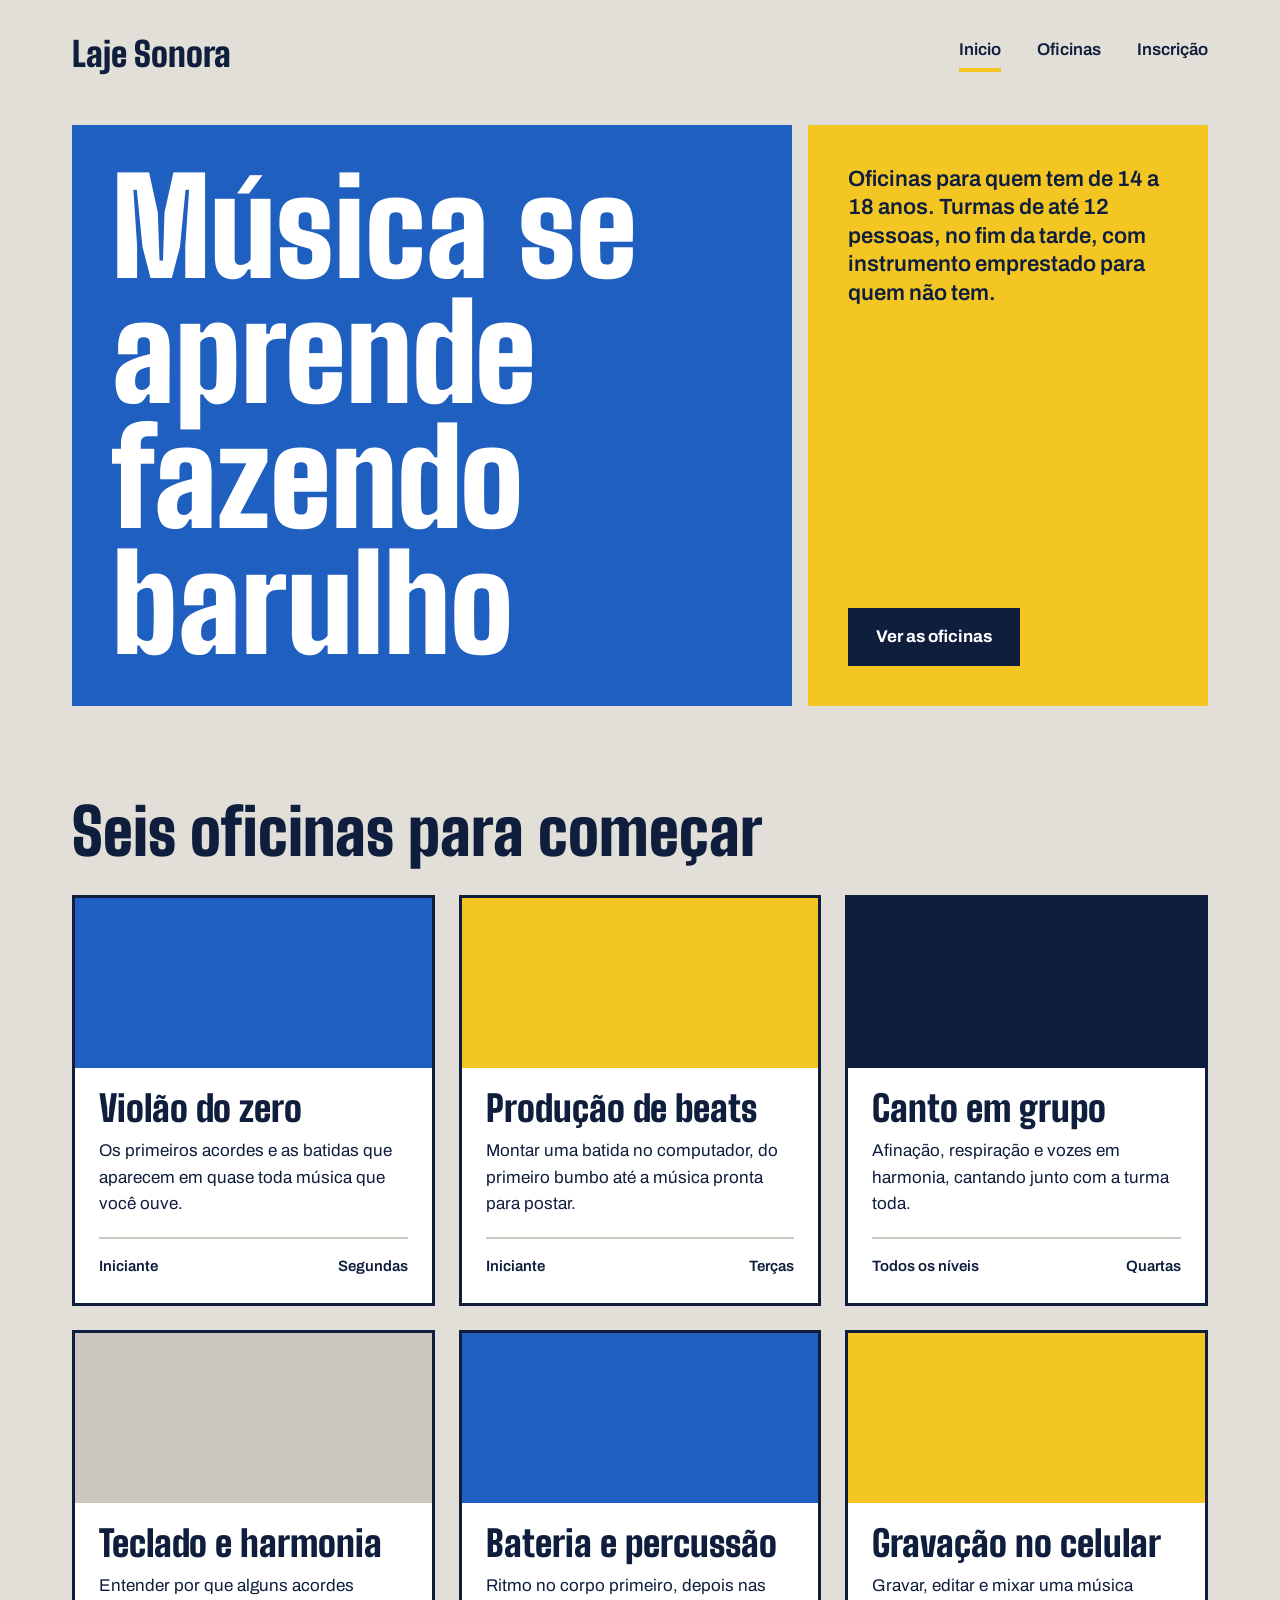
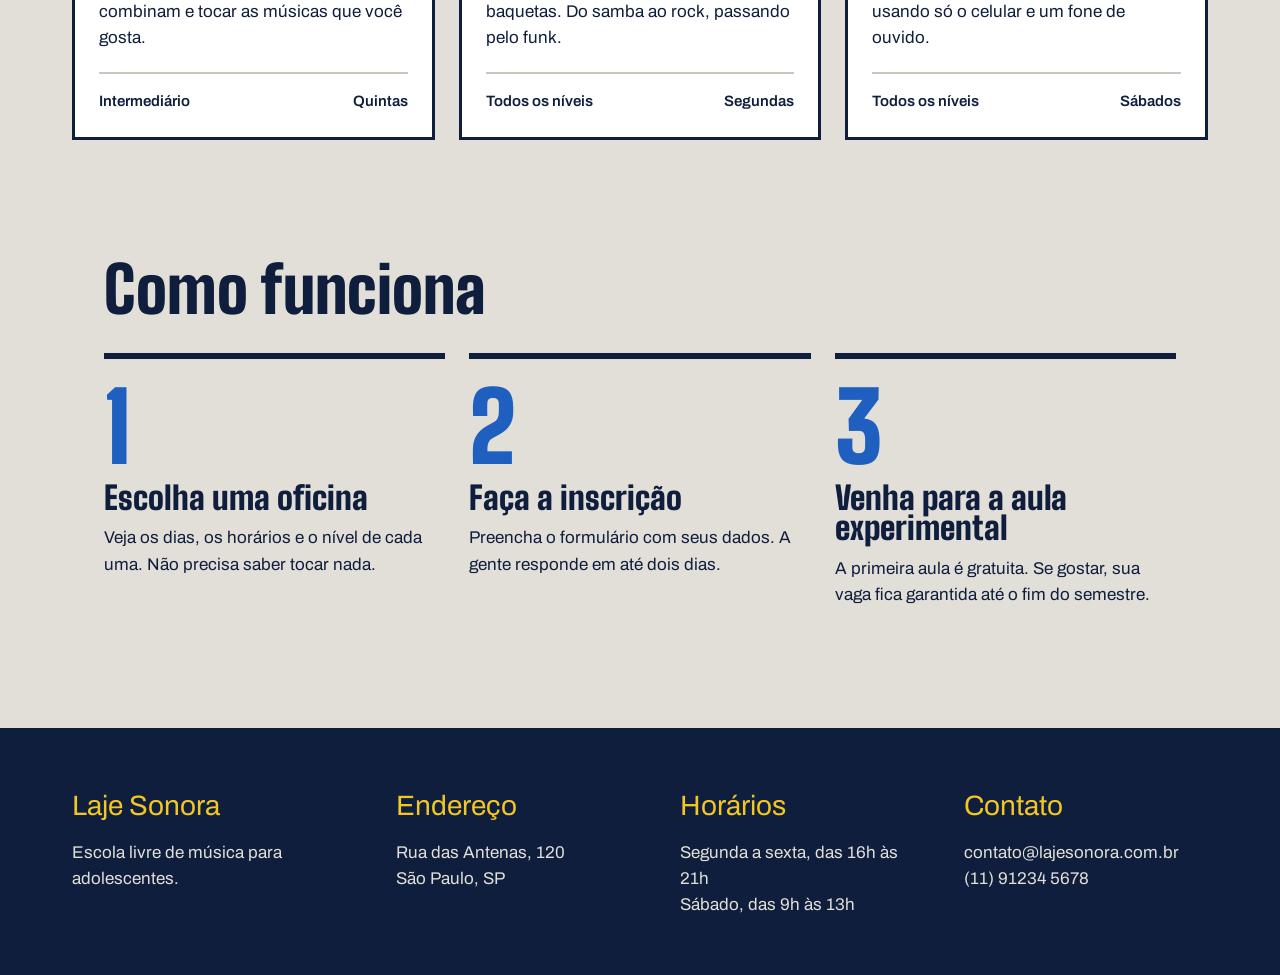
==== commit f259ac9f: "HTML da página de oficinas" ====
--- a/index.html
+++ b/index.html
@@ -118,15 +118,15 @@
                     </div>
                     <br>
                     <div class="rodape-coluna">
-                        <h4>Endereço:</h4>
+                        <h4>Endereço</h4>
                         <p>Rua das Antenas, 120 <br> São Paulo, SP</p>
                     </div>            
                     <div class="rodape-coluna">
-                        <h4>Horários:</h4>
+                        <h4>Horários</h4>
                         <p>Segunda a sexta, das 16h às 21h <br> Sábado, das 9h às 13h</p>
                     </div>            
                     <div class="rodape-coluna">
-                        <h4>Contato:</h4>
+                        <h4>Contato</h4>
                         <p>contato@lajesonora.com.br <br> (11) 91234 5678</p>
                     </div>            
                 </div>
